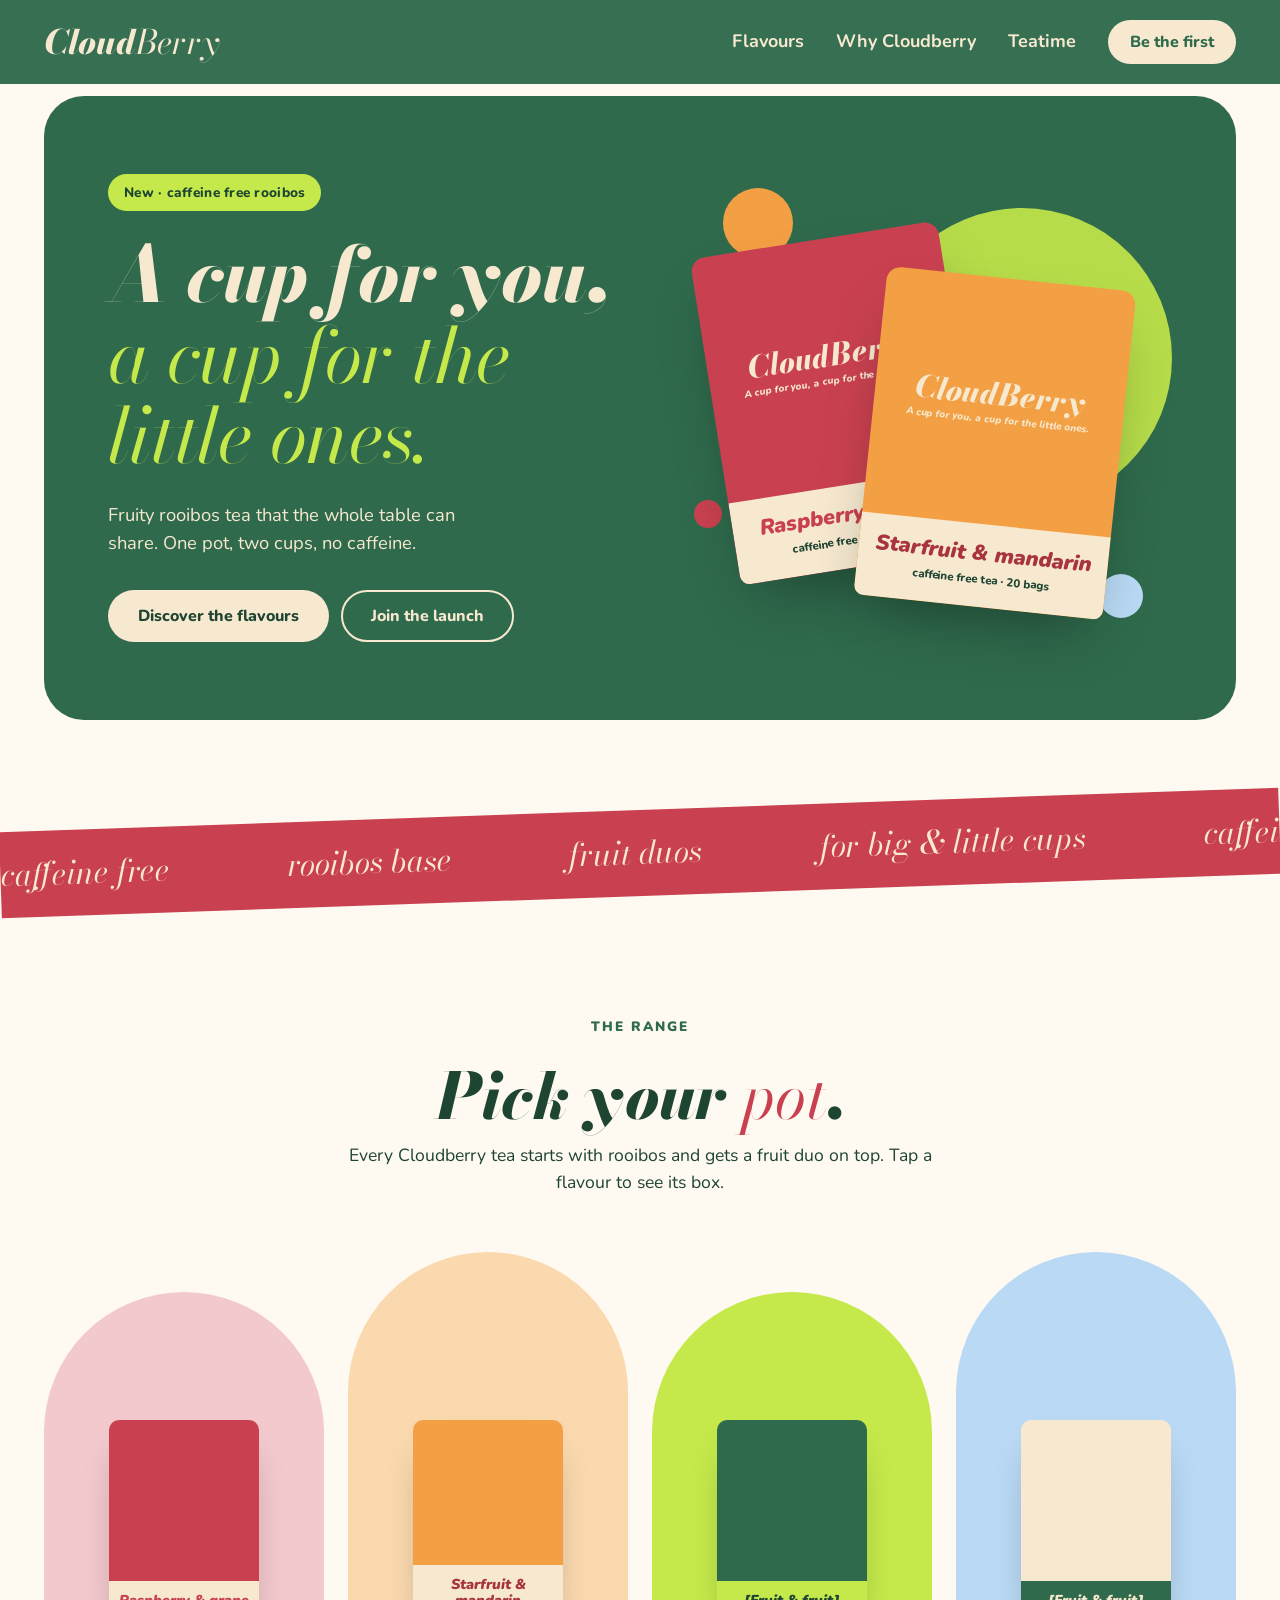
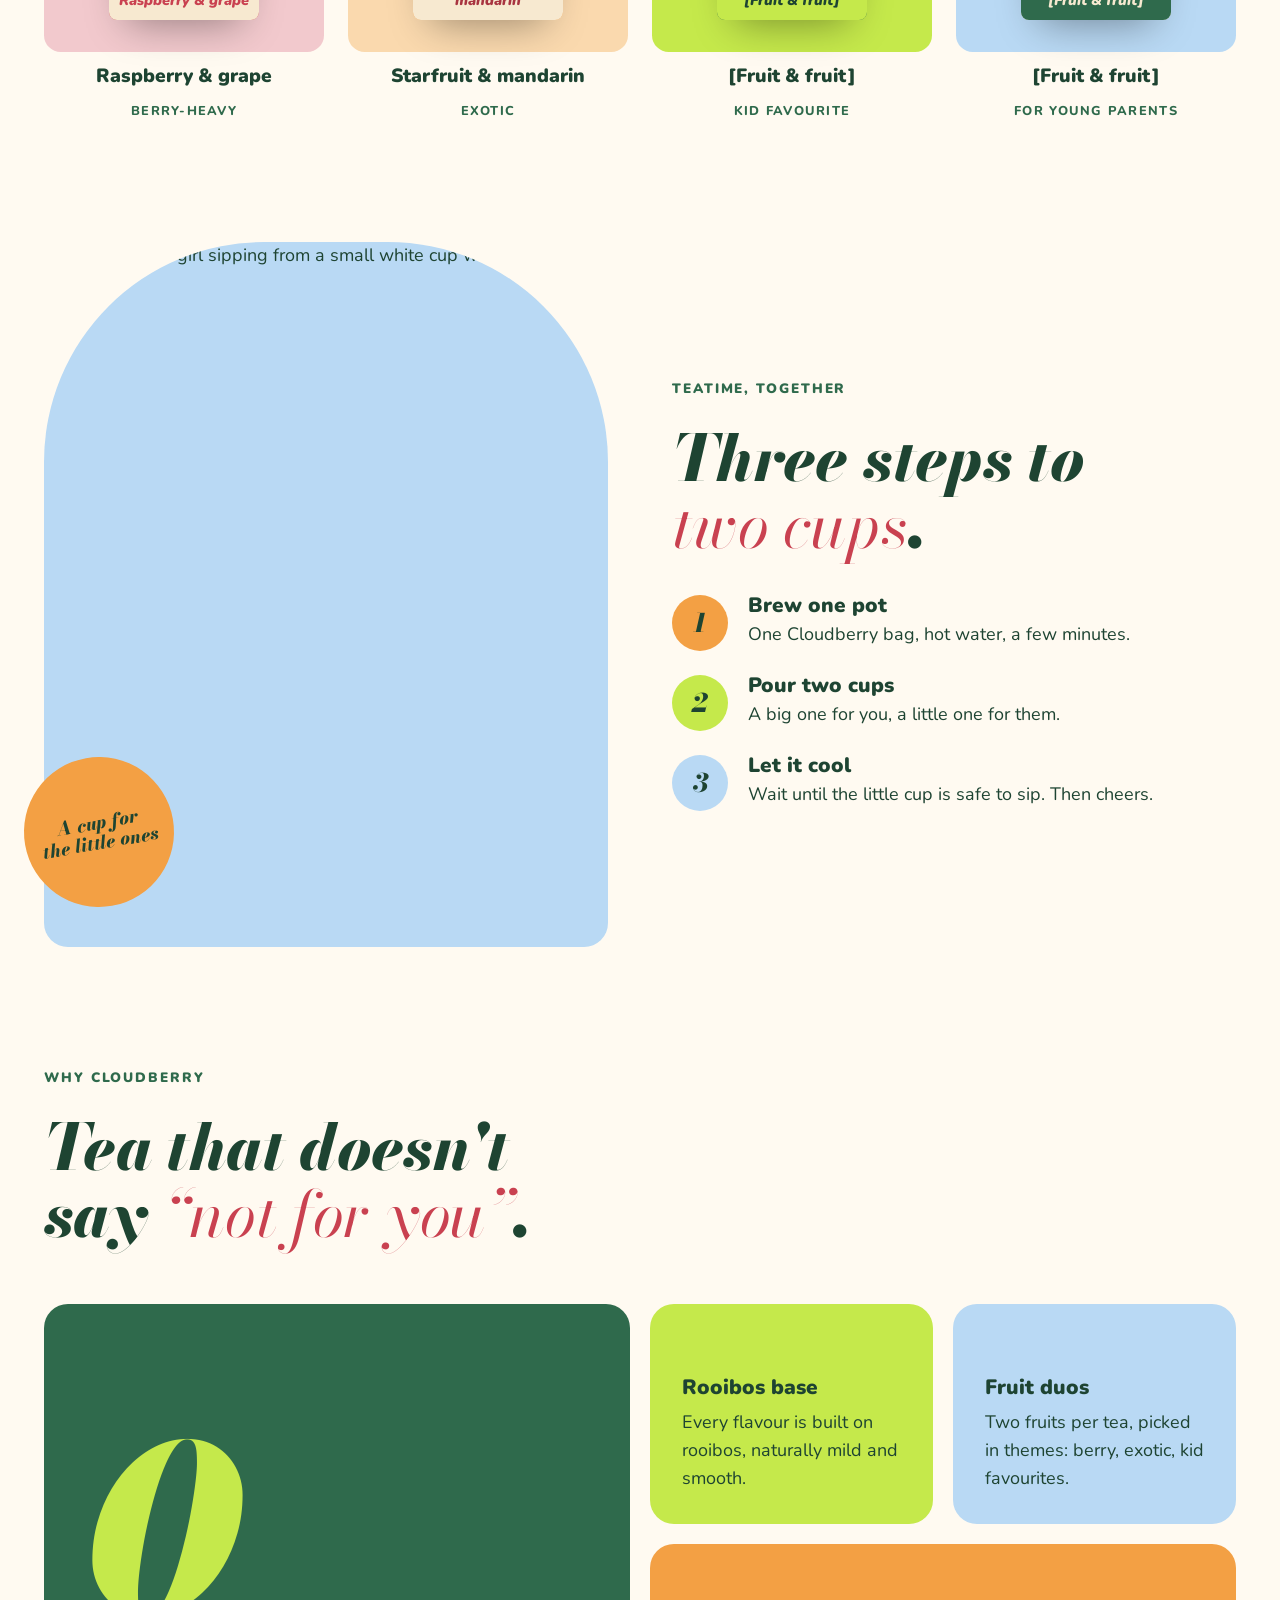
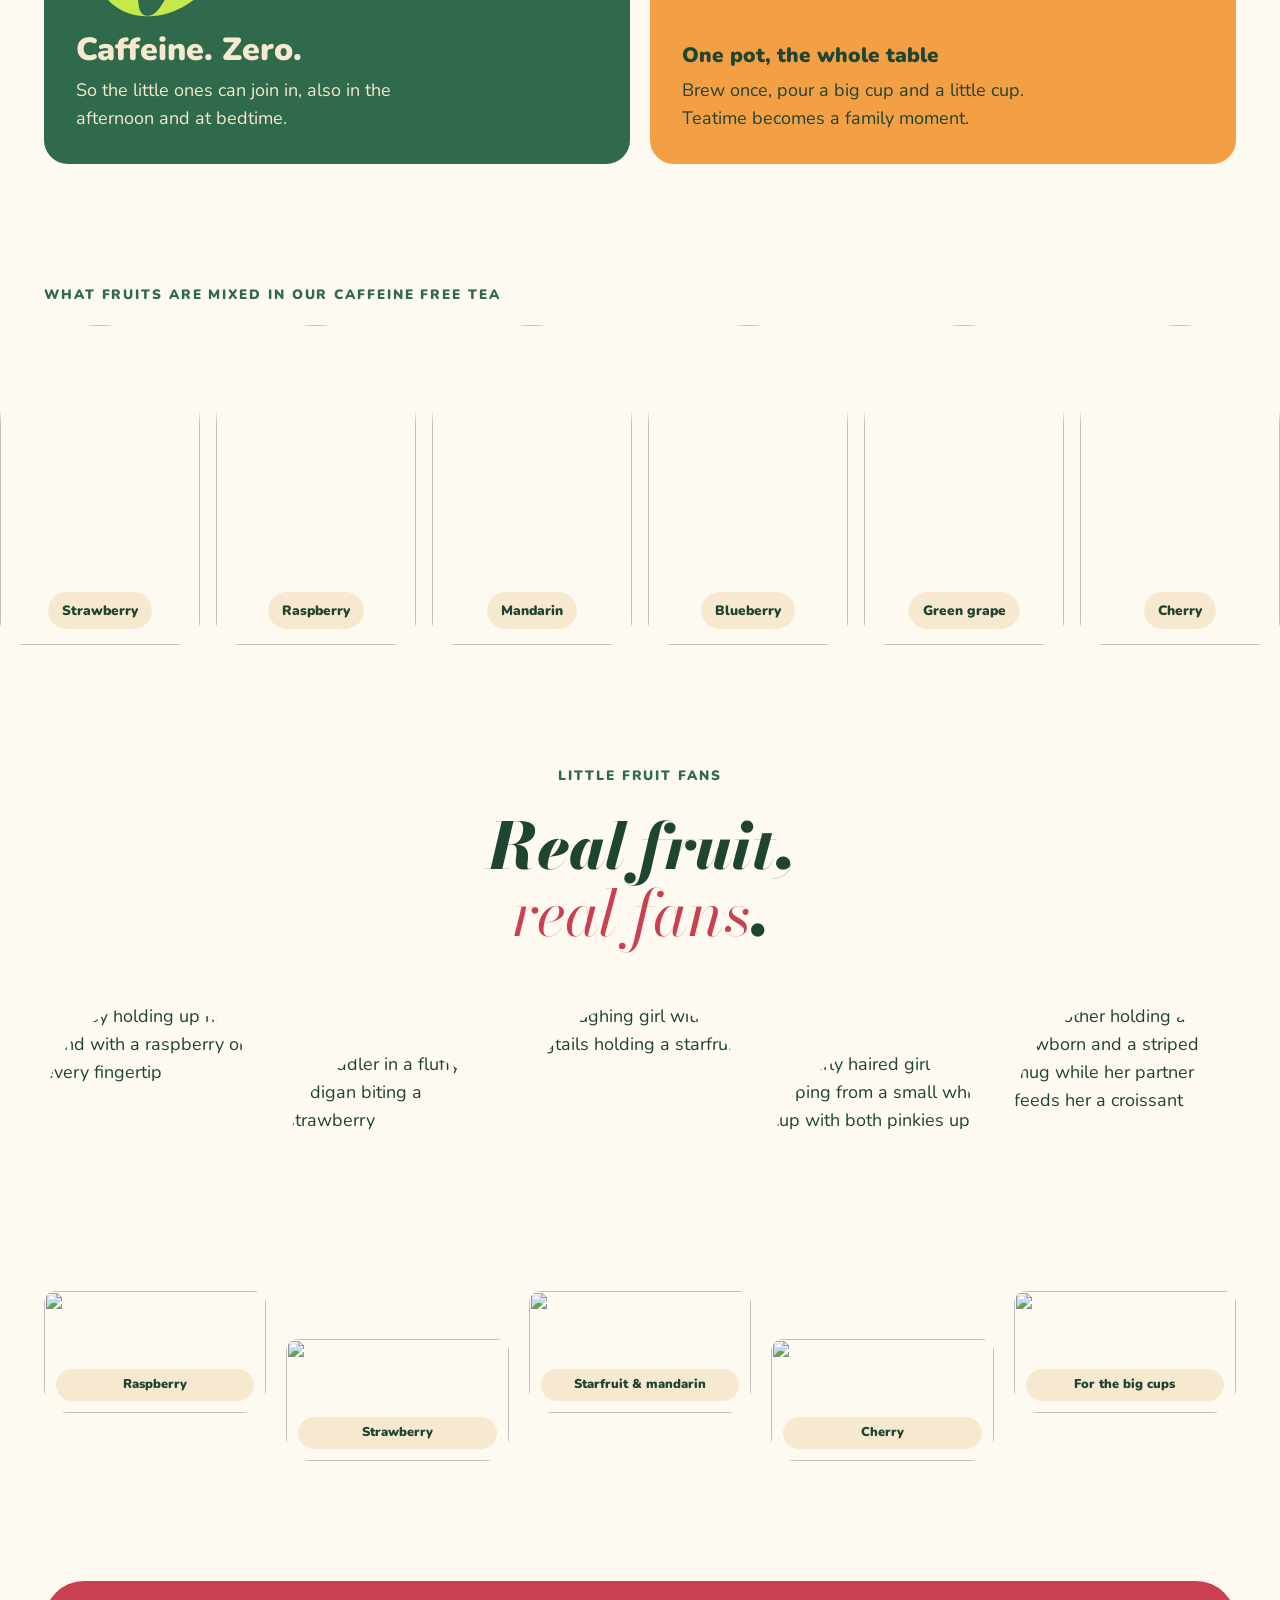
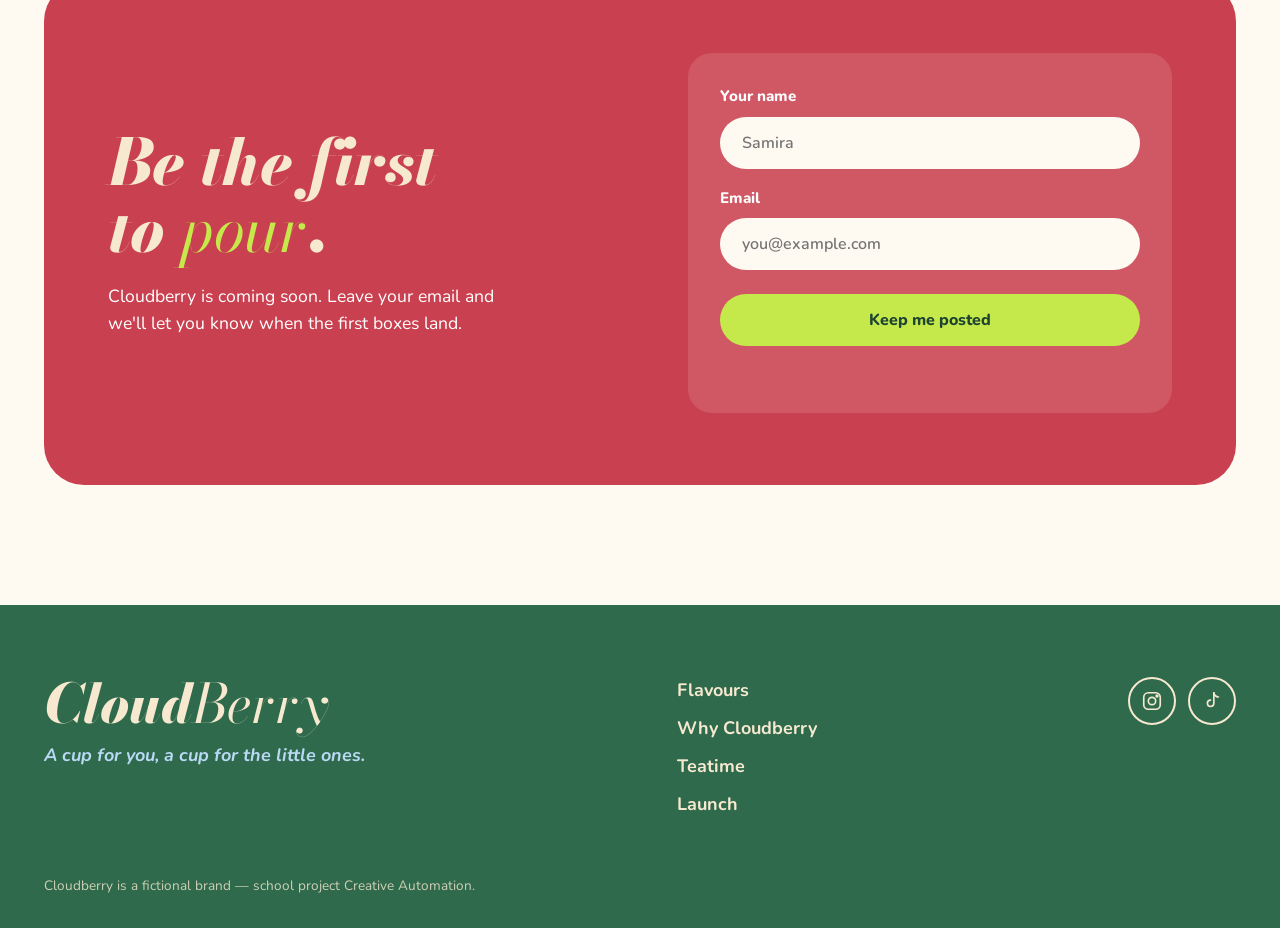
==== index.html @ 32ddf78a "Add files via upload" ====
<!doctype html>
<html lang="en">
<head>
  <meta charset="utf-8">
  <meta name="viewport" content="width=device-width, initial-scale=1">
  <title>Cloudberry — A cup for you, a cup for the little ones</title>
  <meta name="description" content="Cloudberry: caffeine free rooibos fruit tea for the whole family.">
  <link rel="preconnect" href="https://fonts.googleapis.com">
  <link rel="preconnect" href="https://fonts.gstatic.com" crossorigin>
  <link href="https://fonts.googleapis.com/css2?family=Bodoni+Moda:ital,opsz,wght@0,6..96,400..900;1,6..96,400..900&family=Nunito:ital,wght@0,400..900;1,400..900&display=swap" rel="stylesheet">
  <link rel="stylesheet" href="style.css">
</head>
<body>

  <!-- ============ NAV ============ -->
  <header class="nav">
    <div class="wrap nav__inner">
      <a href="#top" class="wordmark wordmark--nav" aria-label="Cloudberry home">
        <span class="wm-cloud"><span class="c-cream">C</span><span class="c-cream">l</span><span class="c-cream">o</span><span class="c-cream">u</span><span class="c-cream">d</span></span><span class="wm-berry"><span class="c-cream">B</span><span class="c-cream">e</span><span class="c-cream">r</span><span class="c-cream">r</span><span class="c-cream">y</span></span>
      </a>

      <button class="nav__toggle" aria-expanded="false" aria-controls="nav-menu" aria-label="Open menu">
        <span></span><span></span>
      </button>

      <nav id="nav-menu" class="nav__menu" aria-label="Main">
        <a href="#flavours">Flavours</a>
        <a href="#why">Why Cloudberry</a>
        <a href="#teatime">Teatime</a>
        <a href="#launch" class="btn btn--forest btn--small">Be the first</a>
      </nav>
    </div>
  </header>

  <main id="top">

    <!-- ============ HERO ============ -->
    <section class="hero wrap">
      <div class="hero__card" data-theme="forest">
        <div class="hero__text">
          <p class="pill">New · caffeine free rooibos</p>
          <h1 class="hero__title">A cup for you,<br><em>a cup for the little ones.</em></h1>
          <p class="hero__lead">Fruity rooibos tea that the whole table can share. One pot, two cups, no caffeine.</p>
          <div class="hero__ctas">
            <a href="#flavours" class="btn btn--cream">Discover the flavours</a>
            <a href="#launch" class="btn btn--ghost">Join the launch</a>
          </div>
        </div>

        <div class="hero__visual" aria-hidden="true">
          <span class="dot dot--lime dot--a"></span>
          <span class="dot dot--orange dot--b"></span>
          <span class="dot dot--sky dot--c"></span>
          <span class="dot dot--berry dot--d"></span>

          <!-- packaging mockups, built in CSS -->
          <div class="pack pack--berry pack--back">
            <div class="pack__top">
              <img src="assets/teapot_cream.png" alt="" class="pack__teapot">
              <span class="pack__brand">CloudBerry</span>
              <span class="pack__slogan">A cup for you, a cup for the little ones.</span>
            </div>
            <div class="pack__band">
              <span class="pack__name">Raspberry &amp; grape</span>
              <span class="pack__info">caffeine free tea · 20 bags</span>
            </div>
          </div>

          <div class="pack pack--orange pack--front" id="hero-pack">
            <div class="pack__top">
              <img src="assets/teapot_cream.png" alt="" class="pack__teapot">
              <span class="pack__brand">CloudBerry</span>
              <span class="pack__slogan">A cup for you, a cup for the little ones.</span>
            </div>
            <div class="pack__band">
              <span class="pack__name">Starfruit &amp; mandarin</span>
              <span class="pack__info">caffeine free tea · 20 bags</span>
            </div>
          </div>
        </div>
      </div>
    </section>

    <!-- ============ MARQUEE ============ -->
    <div class="marquee" aria-hidden="true">
      <div class="marquee__track">
        <span>caffeine free</span><img src="assets/teapot_cream.png" alt=""><span>rooibos base</span><img src="assets/teapot_cream.png" alt=""><span>fruit duos</span><img src="assets/teapot_cream.png" alt=""><span>for big &amp; little cups</span><img src="assets/teapot_cream.png" alt="">
        <span>caffeine free</span><img src="assets/teapot_cream.png" alt=""><span>rooibos base</span><img src="assets/teapot_cream.png" alt=""><span>fruit duos</span><img src="assets/teapot_cream.png" alt=""><span>for big &amp; little cups</span><img src="assets/teapot_cream.png" alt="">
      </div>
    </div>

    


    <!-- ============ FLAVOURS ============ -->
    <section id="flavours" class="flavours flavours--d wrap">
      <div class="section-head">
        <p class="eyebrow">The range</p>
        <h2>Pick your <em>pot</em>.</h2>
        <p>Every Cloudberry tea starts with rooibos and gets a fruit duo on top. Tap a flavour to see its box.</p>
      </div>

      <div class="flavour-grid">
        <!-- data-* attributes drive the hero box swap in script.js -->
        <button class="flavour reveal"
          data-name="Raspberry &amp; grape" data-color="berry"
          aria-label="Show Raspberry and grape">
          <span class="flavour__arch flavour__arch--berry">
            <img src="assets/fruit/framboos.png" alt="" class="fruit" style="--l:-12%;--t:62%;--w:30%;--r:-18deg;--d:0s;--z:3">
            <img src="assets/fruit/framboos.png" alt="" class="fruit" style="--l:4%;--t:72%;--w:26%;--r:12deg;--d:0.4s;--z:3">
            <img src="assets/fruit/framboos.png" alt="" class="fruit" style="--l:-10%;--t:78%;--w:26%;--r:-4deg;--d:0.8s;--z:3">
            <span class="mini-pack mini-pack--berry"><img src="assets/teapot_cream.png" alt=""><span class="mini-pack__band">Raspberry &amp; grape</span></span>
          </span>
          <span class="flavour__name">Raspberry &amp; grape</span>
          <span class="flavour__tag">Berry-heavy</span>
        </button>

        <button class="flavour reveal"
          data-name="Starfruit &amp; mandarin" data-color="orange"
          aria-label="Show Starfruit and mandarin">
          <span class="flavour__arch flavour__arch--orange">
            <img src="assets/fruit/mandarijn.png" alt="" class="fruit" style="--l:-16%;--t:-9%;--w:50%;--r:-14deg;--d:0s;--z:1">
            <img src="assets/fruit/mandarijn.png" alt="" class="fruit" style="--l:84%;--t:74%;--w:38%;--r:22deg;--d:0.6s;--z:3">
            <span class="mini-pack mini-pack--orange"><img src="assets/teapot_cream.png" alt=""><span class="mini-pack__band">Starfruit &amp; mandarin</span></span>
          </span>
          <span class="flavour__name">Starfruit &amp; mandarin</span>
          <span class="flavour__tag">Exotic</span>
        </button>

        <button class="flavour reveal"
          data-name="[Fruit &amp; fruit]" data-color="lime"
          aria-label="Show kid favourite flavour">
          <span class="flavour__arch flavour__arch--lime">
            <img src="assets/fruit/druif.png" alt="" class="fruit" style="--l:72%;--t:70%;--w:32%;--r:-10deg;--d:0s;--z:3">
            <img src="assets/fruit/druif.png" alt="" class="fruit" style="--l:84%;--t:78%;--w:30%;--r:18deg;--d:0.5s;--z:3">
            <img src="assets/fruit/druif.png" alt="" class="fruit" style="--l:68%;--t:83%;--w:27%;--r:4deg;--d:0.9s;--z:3">
            <span class="mini-pack mini-pack--forest"><img src="assets/teapot_lime.png" alt=""><span class="mini-pack__band">[Fruit &amp; fruit]</span></span>
          </span>
          <span class="flavour__name">[Fruit &amp; fruit]</span>
          <span class="flavour__tag">Kid favourite</span>
        </button>

        <button class="flavour reveal"
          data-name="[Fruit &amp; fruit]" data-color="sky"
          aria-label="Show flavour for young parents">
          <span class="flavour__arch flavour__arch--sky">
            <img src="assets/fruit/blauwe-bes.png" alt="" class="fruit" style="--l:78%;--t:56%;--w:34%;--r:8deg;--d:0s;--z:3">
            <img src="assets/fruit/blauwe-bes.png" alt="" class="fruit" style="--l:70%;--t:74%;--w:42%;--r:-12deg;--d:0.5s;--z:3">
            <span class="mini-pack mini-pack--sky"><img src="assets/teapot_forest.png" alt=""><span class="mini-pack__band">[Fruit &amp; fruit]</span></span>
          </span>
          <span class="flavour__name">[Fruit &amp; fruit]</span>
          <span class="flavour__tag">For young parents</span>
        </button>
      </div>
    </section>

    <!-- ============ TEATIME ============ -->
    <section id="teatime" class="teatime wrap">
      <figure class="teatime__photo reveal">
        <div class="teatime__frame">
          <img src="assets/kid-pinky-tea.jpg" alt="A curly haired girl sipping from a small white cup with both pinkies up" class="teatime__img">
          <img src="assets/teapot_lime.png" alt="" class="photo-teapot photo-teapot--tl">
        </div>
        <figcaption class="teatime__badge">A cup for<br>the little ones</figcaption>
      </figure>

      <div class="teatime__text">
        <p class="eyebrow">Teatime, together</p>
        <h2>Three steps to<br><em>two cups</em>.</h2>
        <ol class="steps">
          <li><span class="steps__num">1</span><div><h3>Brew one pot</h3><p>One Cloudberry bag, hot water, a few minutes.</p></div></li>
          <li><span class="steps__num">2</span><div><h3>Pour two cups</h3><p>A big one for you, a little one for them.</p></div></li>
          <li><span class="steps__num">3</span><div><h3>Let it cool</h3><p>Wait until the little cup is safe to sip. Then cheers.</p></div></li>
        </ol>
      </div>
    </section>

    <!-- ============ WHY ============ -->
    <section id="why" class="why wrap">
      <div class="section-head section-head--left">
        <p class="eyebrow">Why Cloudberry</p>
        <h2>Tea that doesn't<br>say <em>“not for you”</em>.</h2>
      </div>

      <div class="bento">
        <article class="tile tile--forest tile--big reveal">
          <span class="tile__big">0</span>
          <h3>Caffeine. Zero.</h3>
          <p>So the little ones can join in, also in the afternoon and at bedtime.</p>
          <img src="assets/teapot_lime.png" alt="" class="tile__teapot">
        </article>
        <article class="tile tile--lime reveal">
          <h3>Rooibos base</h3>
          <p>Every flavour is built on rooibos, naturally mild and smooth.</p>
        </article>
        <article class="tile tile--sky reveal">
          <h3>Fruit duos</h3>
          <p>Two fruits per tea, picked in themes: berry, exotic, kid favourites.</p>
        </article>
        <article class="tile tile--orange tile--wide reveal">
          <h3>One pot, the whole table</h3>
          <p>Brew once, pour a big cup and a little cup. Teatime becomes a family moment.</p>
        </article>
      </div>
    </section>


    <!-- ============ FRUITBAND (versie C) ============ -->
    <section class="fruitband fruitband--d" aria-labelledby="band-title">
      <p id="band-title" class="eyebrow fruitband__label wrap">What fruits are mixed in our caffeine free tea</p>
      <ul class="fruitband__track">
          <li class="fruitband__item"><img src="assets/fruit-shades/aardbei.jpg" alt=""><span>Strawberry</span></li>
          <li class="fruitband__item"><img src="assets/fruit-shades/framboos.jpg" alt=""><span>Raspberry</span></li>
          <li class="fruitband__item"><img src="assets/fruit-shades/mandarijn.jpg" alt=""><span>Mandarin</span></li>
          <li class="fruitband__item"><img src="assets/fruit-shades/blauwe-bes.jpg" alt=""><span>Blueberry</span></li>
          <li class="fruitband__item"><img src="assets/fruit-shades/groene-druif.jpg" alt=""><span>Green grape</span></li>
          <li class="fruitband__item"><img src="assets/fruit-shades/kers.jpg" alt=""><span>Cherry</span></li>
          <li class="fruitband__item"><img src="assets/fruit-shades/sinaasappel.jpg" alt=""><span>Orange</span></li>
          <li class="fruitband__item"><img src="assets/fruit-shades/paarse-bes.jpg" alt=""><span>Grape</span></li>
          <li class="fruitband__item"><img src="assets/fruit-shades/limoen.jpg" alt=""><span>Lime</span></li>
          <li class="fruitband__item" aria-hidden="true"><img src="assets/fruit-shades/aardbei.jpg" alt=""><span>Strawberry</span></li>
          <li class="fruitband__item" aria-hidden="true"><img src="assets/fruit-shades/framboos.jpg" alt=""><span>Raspberry</span></li>
          <li class="fruitband__item" aria-hidden="true"><img src="assets/fruit-shades/mandarijn.jpg" alt=""><span>Mandarin</span></li>
          <li class="fruitband__item" aria-hidden="true"><img src="assets/fruit-shades/blauwe-bes.jpg" alt=""><span>Blueberry</span></li>
          <li class="fruitband__item" aria-hidden="true"><img src="assets/fruit-shades/groene-druif.jpg" alt=""><span>Green grape</span></li>
          <li class="fruitband__item" aria-hidden="true"><img src="assets/fruit-shades/kers.jpg" alt=""><span>Cherry</span></li>
          <li class="fruitband__item" aria-hidden="true"><img src="assets/fruit-shades/sinaasappel.jpg" alt=""><span>Orange</span></li>
          <li class="fruitband__item" aria-hidden="true"><img src="assets/fruit-shades/paarse-bes.jpg" alt=""><span>Grape</span></li>
          <li class="fruitband__item" aria-hidden="true"><img src="assets/fruit-shades/limoen.jpg" alt=""><span>Lime</span></li>
      </ul>
    </section>

    <!-- ============ FRUIT FANS (versie C: kind + fruit als duo) ============ -->
    <section class="fans wrap" aria-labelledby="fans-title">
      <div class="section-head">
        <p class="eyebrow">Little fruit fans</p>
        <h2 id="fans-title">Real fruit,<br><em>real fans</em>.</h2>
      </div>
      <div class="duos">
        <article class="duo reveal">
          <figure class="duo__photo"><img src="assets/kid-raspberry-fingers.jpg" alt="A boy holding up his hand with a raspberry on every fingertip"></figure>
          <figure class="duo__fruit"><img src="assets/fruit-shades/framboos.jpg" alt=""><figcaption>Raspberry</figcaption></figure>
        </article>
        <article class="duo reveal">
          <figure class="duo__photo"><img src="assets/kid-strawberry-boy.jpg" alt="A toddler in a fluffy blue cardigan biting a strawberry"></figure>
          <figure class="duo__fruit"><img src="assets/fruit-shades/aardbei.jpg" alt=""><figcaption>Strawberry</figcaption></figure>
        </article>
        <article class="duo reveal">
          <figure class="duo__photo"><img src="assets/kid-starfruit-laugh.jpg" alt="A laughing girl with pigtails holding a starfruit"></figure>
          <figure class="duo__fruit"><img src="assets/fruit-shades/mandarijn.jpg" alt=""><figcaption>Starfruit &amp; mandarin</figcaption></figure>
        </article>
        <article class="duo reveal">
          <figure class="duo__photo"><img src="assets/kid-pinky-tea.jpg" alt="A curly haired girl sipping from a small white cup with both pinkies up"></figure>
          <figure class="duo__fruit"><img src="assets/fruit-shades/kers.jpg" alt=""><figcaption>Cherry</figcaption></figure>
        </article>
        <article class="duo reveal">
          <figure class="duo__photo"><img src="assets/family-croissant.jpg" alt="A mother holding a newborn and a striped mug while her partner feeds her a croissant"></figure>
          <figure class="duo__fruit"><img src="assets/fruit-shades/sinaasappel.jpg" alt=""><figcaption>For the big cups</figcaption></figure>
        </article>
      </div>
    </section>

    <!-- ============ LAUNCH / CTA ============ -->
    <section id="launch" class="launch wrap">
      <div class="launch__card">
        <img src="assets/teapot_cream.png" alt="" class="launch__teapot">
        <div class="launch__text">
          <h2>Be the first<br>to <em>pour</em>.</h2>
          <p>Cloudberry is coming soon. Leave your email and we'll let you know when the first boxes land.</p>
        </div>

        <form class="launch__form" novalidate>
          <label for="f-name">Your name</label>
          <input id="f-name" name="name" type="text" autocomplete="given-name" placeholder="Samira">

          <label for="f-email">Email</label>
          <input id="f-email" name="email" type="email" autocomplete="email" placeholder="you@example.com" required>

          <button type="submit" class="btn btn--lime">Keep me posted</button>
          <p class="launch__msg" role="status" aria-live="polite"></p>
        </form>
      </div>
    </section>
  </main>

  <!-- ============ FOOTER ============ -->
  <footer class="footer">
    <div class="wrap footer__inner">
      <div class="footer__brand">
        <a href="#top" class="wordmark wordmark--footer" aria-label="Cloudberry home">
          <span class="wm-cloud"><span class="c-cream">C</span><span class="c-cream">l</span><span class="c-cream">o</span><span class="c-cream">u</span><span class="c-cream">d</span></span><span class="wm-berry"><span class="c-cream">B</span><span class="c-cream">e</span><span class="c-cream">r</span><span class="c-cream">r</span><span class="c-cream">y</span></span>
        </a>
        <p>A cup for you, a cup for the little ones.</p>
      </div>

      <nav class="footer__links" aria-label="Footer">
        <a href="#flavours">Flavours</a>
        <a href="#why">Why Cloudberry</a>
        <a href="#teatime">Teatime</a>
        <a href="#launch">Launch</a>
      </nav>

      <div class="footer__social">
        <a href="#" aria-label="Instagram">
          <svg viewBox="0 0 24 24" width="22" height="22" fill="none" stroke="currentColor" stroke-width="1.8" aria-hidden="true"><rect x="3" y="3" width="18" height="18" rx="5"/><circle cx="12" cy="12" r="4"/><circle cx="17.5" cy="6.5" r="1" fill="currentColor"/></svg>
        </a>
        <a href="#" aria-label="TikTok">
          <svg viewBox="0 0 24 24" width="22" height="22" fill="none" stroke="currentColor" stroke-width="1.8" stroke-linecap="round" aria-hidden="true"><path d="M14 3v11.5a3.5 3.5 0 1 1-3.5-3.5"/><path d="M14 3c.5 2.6 2.4 4.4 5 4.6"/></svg>
        </a>
      </div>
    </div>
    <p class="footer__note wrap">Cloudberry is a fictional brand — school project Creative Automation.</p>
  </footer>
  <script src="script.js"></script>
</body>
</html>
---- style.css ----
/* =========================================================
   Cloudberry — landing page
   Kleuren = 6-kleurenpalet uit Figma (pagina "huisstijl")
   ========================================================= */

:root {
  --forest: #2F6A4C;
  --berry:  #C94150;
  --orange: #F3A044;
  --lime:   #C5E94B;
  --sky:    #B9D9F4;
  --cream:  #F7E9D0;

  /* afgeleide tinten voor leesbare tekst (geen nieuwe merkkleuren) */
  --ink:    #1E4432;   /* donkere bosgroen voor kleine tekst */
  --paper:  #FFFAF1;   /* lichtste crème als pagina-achtergrond */

  --font-display: "Bodoni Moda", Georgia, serif;
  --font-body: "Nunito", system-ui, sans-serif;

  --radius-l: 40px;
  --radius-m: 24px;
  --wrap: 1240px;
}

*, *::before, *::after { box-sizing: border-box; }

html { scroll-behavior: smooth; overflow-x: clip; }

body {
  margin: 0;
  font-family: var(--font-body);
  font-size: 18px;
  line-height: 1.55;
  color: var(--ink);
  background: var(--paper);
  -webkit-font-smoothing: antialiased;
  overflow-x: clip;
}

img { max-width: 100%; display: block; }

h1, h2, h3 { margin: 0; line-height: 1.05; }
h2 {
  font-family: var(--font-display);
  font-style: italic;
  font-weight: 800;
  font-size: clamp(2.4rem, 5vw, 4.2rem);
  letter-spacing: -0.01em;
}
h2 em { font-weight: 400; color: var(--berry); }
h3 { font-size: 1.3rem; font-weight: 900; }
p { margin: 0; }

.wrap {
  width: 100%;
  max-width: var(--wrap);
  margin-inline: auto;
  padding-inline: 24px;
}

section { margin-top: 120px; }

/* ---------- wordmark (Bodoni Moda, letter per kleur) ---------- */
.wordmark {
  font-family: var(--font-display);
  font-style: italic;
  text-decoration: none;
  line-height: 1;
  white-space: nowrap;
}
.wm-cloud { font-weight: 800; }
.wm-berry { font-weight: 400; }
.wordmark--nav { font-size: 2.1rem; }
.wordmark--footer { font-size: 3.4rem; }

.c-forest { color: var(--forest); }
.c-berry  { color: var(--berry); }
.c-orange { color: var(--orange); }
.c-lime   { color: var(--lime); }
.c-sky    { color: var(--sky); }
.c-cream  { color: var(--cream); }

/* ---------- buttons ---------- */
.btn {
  display: inline-flex;
  align-items: center;
  justify-content: center;
  min-height: 52px;
  padding: 0 28px;
  border-radius: 999px;
  border: 2px solid transparent;
  font: 800 1rem/1 var(--font-body);
  text-decoration: none;
  cursor: pointer;
  transition: transform .2s ease, background-color .2s ease, color .2s ease;
}
.btn:hover { transform: translateY(-2px); }
.btn:focus-visible, a:focus-visible, button:focus-visible, input:focus-visible {
  outline: 3px solid var(--orange);
  outline-offset: 3px;
}
.btn--small { min-height: 44px; padding: 0 20px; }
.btn--forest { background: var(--forest); color: var(--cream); }
.btn--cream  { background: var(--cream); color: var(--ink); }
.btn--ghost  { border-color: var(--cream); color: var(--cream); }
.btn--ghost:hover { background: var(--cream); color: var(--ink); }
.btn--lime   { background: var(--lime); color: var(--ink); }

/* ---------- labels ---------- */
.pill {
  display: inline-block;
  padding: 8px 16px;
  border-radius: 999px;
  background: var(--lime);
  color: var(--ink);
  font-weight: 800;
  font-size: .85rem;
  letter-spacing: .02em;
}
.eyebrow {
  font-weight: 900;
  font-size: .85rem;
  letter-spacing: .14em;
  text-transform: uppercase;
  color: var(--forest);
  margin-bottom: 14px;
}

/* =========================================================
   NAV
   ========================================================= */
.nav {
  position: sticky;
  top: 0;
  z-index: 50;
  background: rgba(255, 250, 241, .92);
  backdrop-filter: blur(8px);
}
.nav__inner {
  display: flex;
  align-items: center;
  justify-content: space-between;
  min-height: 84px;
}
.nav__menu { display: flex; align-items: center; gap: 32px; }
.nav__menu a:not(.btn) {
  color: var(--ink);
  font-weight: 700;
  text-decoration: none;
  position: relative;
}
.nav__menu a:not(.btn)::after {
  content: "";
  position: absolute;
  left: 0; right: 0; bottom: -4px;
  height: 2px;
  background: var(--berry);
  transform: scaleX(0);
  transition: transform .2s ease;
}
.nav__menu a:not(.btn):hover::after { transform: scaleX(1); }

.nav__toggle {
  display: none;
  width: 48px; height: 48px;
  border: 0; border-radius: 50%;
  background: var(--forest);
  cursor: pointer;
  position: relative;
}
.nav__toggle span {
  position: absolute;
  left: 14px; right: 14px;
  height: 2px;
  background: var(--cream);
  transition: transform .25s ease;
}
.nav__toggle span:first-child { top: 19px; }
.nav__toggle span:last-child  { top: 27px; }
.nav__toggle[aria-expanded="true"] span:first-child { transform: translateY(4px) rotate(45deg); }
.nav__toggle[aria-expanded="true"] span:last-child  { transform: translateY(-4px) rotate(-45deg); }

/* =========================================================
   HERO
   ========================================================= */
.hero { margin-top: 12px; }
.hero__card {
  position: relative;
  display: grid;
  grid-template-columns: 1.1fr 1fr;
  align-items: center;
  gap: 40px;
  min-height: 620px;
  padding: 72px 64px;
  border-radius: var(--radius-l);
  background: var(--forest);
  color: var(--cream);
  overflow: hidden;
  transition: background-color .5s ease;
}
/* thema's — script.js zet data-theme wanneer je een smaak kiest */
.hero__card[data-theme="berry"]  { background: var(--berry); }
.hero__card[data-theme="orange"] { background: #B9662A; } /* donkerder oranje: crème tekst blijft leesbaar */
.hero__card[data-theme="lime"],
.hero__card[data-theme="sky"]    { background: var(--forest); }

.hero__text { position: relative; z-index: 2; display: flex; flex-direction: column; gap: 24px; align-items: flex-start; }
.hero__title {
  font-family: var(--font-display);
  font-style: italic;
  font-weight: 800;
  font-size: clamp(2.8rem, 6vw, 5.4rem);
  letter-spacing: -0.015em;
}
.hero__title em { font-weight: 400; color: var(--lime); }
.hero__lead { max-width: 34ch; font-size: 1.15rem; }
.hero__ctas { display: flex; flex-wrap: wrap; gap: 12px; margin-top: 8px; }

.hero__visual {
  position: relative;
  height: 480px;
}

/* losse "bessen" — platte cirkels in paletkleuren */
.dot { position: absolute; border-radius: 50%; }
.dot--lime   { background: var(--lime); }
.dot--orange { background: var(--orange); }
.dot--sky    { background: var(--sky); }
.dot--berry  { background: var(--berry); }
.dot--a { width: 300px; height: 300px; right: 0; top: 40px; opacity: .9; }
.dot--b { width: 70px; height: 70px; left: 8%; top: 20px; }
.dot--c { width: 44px; height: 44px; right: 6%; bottom: 30px; }
.dot--d { width: 28px; height: 28px; left: 2%; bottom: 120px; }

/* ---------- verpakking (CSS mockup van jouw schets) ---------- */
.pack {
  position: absolute;
  width: 250px;
  height: 330px;
  border-radius: 14px 14px 10px 10px;
  display: flex;
  flex-direction: column;
  overflow: hidden;
  box-shadow: 0 30px 60px -20px rgba(0,0,0,.35);
  transition: background-color .4s ease, transform .4s ease;
}
.pack--back  { left: 6%;  top: 70px; transform: rotate(-9deg); }
.pack--front { left: 38%; top: 110px; transform: rotate(6deg); }
.hero__visual:hover .pack--front { transform: rotate(3deg) translateY(-8px); }

.pack__top {
  flex: 1;
  display: flex;
  flex-direction: column;
  align-items: center;
  justify-content: center;
  gap: 4px;
  padding: 16px;
  text-align: center;
}
.pack__teapot { width: 84px; }
.pack__brand {
  font-family: var(--font-display);
  font-style: italic;
  font-weight: 800;
  font-size: 1.9rem;
  color: var(--cream);
  line-height: 1;
}
.pack__slogan { font-size: .62rem; font-weight: 800; font-style: italic; color: var(--cream); }
.pack__band {
  padding: 18px 14px;
  text-align: center;
  display: flex;
  flex-direction: column;
  gap: 6px;
  background: var(--cream);
}
.pack__name { font-weight: 900; font-style: italic; font-size: 1.35rem; line-height: 1.05; }
.pack__info { font-size: .72rem; font-weight: 800; color: var(--ink); }

.pack--berry  { background: var(--berry); }
.pack--berry  .pack__name { color: var(--berry); }
.pack--orange { background: var(--orange); }
.pack--orange .pack__name { color: #A83440; }
.pack--lime   { background: var(--forest); }
.pack--lime   .pack__band { background: var(--lime); }
.pack--lime   .pack__name { color: var(--ink); }
.pack--sky    { background: var(--sky); }
.pack--sky    .pack__brand, .pack--sky .pack__slogan { color: var(--forest); }
.pack--sky    .pack__name { color: var(--forest); }

/* =========================================================
   MARQUEE
   ========================================================= */
.marquee {
  margin-top: 90px;
  background: var(--berry);
  transform: rotate(-2deg);
  overflow: hidden;
  padding: 18px 0;
}
.marquee__track {
  display: flex;
  align-items: center;
  gap: 32px;
  width: max-content;
  animation: marquee 28s linear infinite;
}
.marquee span {
  font-family: var(--font-display);
  font-style: italic;
  font-size: 2rem;
  color: var(--cream);
  white-space: nowrap;
}
.marquee img { width: 54px; }
@keyframes marquee { to { transform: translateX(-50%); } }

/* =========================================================
   SECTION HEAD
   ========================================================= */
.section-head {
  max-width: 640px;
  margin: 0 auto 56px;
  text-align: center;
  display: flex;
  flex-direction: column;
  align-items: center;
  gap: 12px;
}
.section-head p:not(.eyebrow) { font-size: 1.1rem; }
.section-head--left { margin-left: 0; text-align: left; align-items: flex-start; }


/* =========================================================
   SLOGAN — "A cup for you, a cup for the little ones."
   ========================================================= */
.visually-hidden {
  position: absolute !important;
  width: 1px; height: 1px;
  overflow: hidden;
  clip: rect(0 0 0 0);
  white-space: nowrap;
}
.slogan {
  display: grid;
  grid-template-columns: minmax(0, 1fr) minmax(0, 1.25fr);
  gap: 24px;
}
.slogan__half {
  position: relative;
  min-height: 600px;
  border-radius: var(--radius-l);
  overflow: hidden;
  display: flex;
  flex-direction: column;
  justify-content: flex-end;
  background: var(--sky);
}
.slogan__photo { margin: 0; position: absolute; inset: 0; }
.slogan__photo img { width: 100%; height: 100%; object-fit: cover; }
.slogan__photo img.pos-top { object-position: center top; }
.slogan__line {
  position: relative;
  margin: 24px;
  padding: 22px 28px;
  border-radius: var(--radius-m);
  background: var(--cream);
  align-self: flex-start;
  font-family: var(--font-display);
  font-style: italic;
  font-weight: 800;
  font-size: clamp(2.2rem, 4vw, 3.6rem);
  line-height: 1;
  color: var(--ink);
}
.slogan__line em { font-weight: 400; color: var(--berry); }

/* jouw getekende theepot bovenop een foto */
.photo-teapot {
  position: absolute;
  z-index: 2;
  width: clamp(90px, 12vw, 150px);
  pointer-events: none;
}
.photo-teapot--tr { top: 24px; right: 24px; transform: rotate(8deg); }
.photo-teapot--tl { top: 24px; left: 24px; transform: rotate(-8deg); }
.photo-teapot--br { bottom: 64px; right: 20px; transform: rotate(6deg); }

/* =========================================================
   FLAVOURS — boogvormige kaarten (theepot/kopje-vorm)
   ========================================================= */
.flavour-grid {
  display: grid;
  grid-template-columns: repeat(4, minmax(0, 1fr));
  gap: 24px;
  align-items: end;
}
.flavour {
  all: unset;
  cursor: pointer;
  display: flex;
  flex-direction: column;
  align-items: center;
  gap: 10px;
  text-align: center;
  border-radius: 200px 200px var(--radius-m) var(--radius-m);
}
.flavour:focus-visible { outline: 3px solid var(--orange); outline-offset: 6px; }
.flavour__arch {
  width: 100%;
  height: 360px;
  border-radius: 200px 200px var(--radius-m) var(--radius-m);
  display: flex;
  align-items: flex-end;
  justify-content: center;
  padding-bottom: 32px;
  transition: transform .3s ease;
}
.flavour:nth-child(even) .flavour__arch { height: 400px; }
.flavour:hover .flavour__arch,
.flavour.is-active .flavour__arch { transform: translateY(-10px); }
.flavour.is-active .flavour__name::after {
  content: "";
  display: block;
  width: 28px; height: 4px;
  margin: 8px auto 0;
  border-radius: 4px;
  background: var(--berry);
}
.flavour__arch--berry  { background: #F2C9CD; }
.flavour__arch--orange { background: #FAD9AE; }
.flavour__arch--lime   { background: var(--lime); }
.flavour__arch--sky    { background: var(--sky); }

.flavour__name { font-weight: 900; font-size: 1.2rem; color: var(--ink); }
.flavour__tag {
  font-size: .8rem;
  font-weight: 800;
  letter-spacing: .1em;
  text-transform: uppercase;
  color: var(--forest);
}

.mini-pack {
  width: 150px;
  height: 200px;
  border-radius: 10px 10px 8px 8px;
  display: flex;
  flex-direction: column;
  justify-content: space-between;
  overflow: hidden;
  box-shadow: 0 20px 40px -18px rgba(0,0,0,.4);
}
.mini-pack img { width: 64px; margin: 34px auto 0; }
.mini-pack__band {
  background: var(--cream);
  padding: 12px 8px;
  font-weight: 900;
  font-style: italic;
  font-size: .9rem;
  line-height: 1.1;
}
.mini-pack--berry  { background: var(--berry); }
.mini-pack--berry  .mini-pack__band { color: var(--berry); }
.mini-pack--orange { background: var(--orange); }
.mini-pack--orange .mini-pack__band { color: #A83440; }
.mini-pack--forest { background: var(--forest); }
.mini-pack--forest .mini-pack__band { background: var(--lime); color: var(--ink); }
.mini-pack--sky    { background: var(--cream); }
.mini-pack--sky    .mini-pack__band { background: var(--forest); color: var(--cream); }

/* =========================================================
   WHY — bento tegels
   ========================================================= */
.bento {
  display: grid;
  grid-template-columns: repeat(4, minmax(0, 1fr));
  grid-auto-rows: minmax(220px, auto);
  gap: 20px;
}
.tile {
  position: relative;
  padding: 32px;
  border-radius: var(--radius-m);
  display: flex;
  flex-direction: column;
  justify-content: flex-end;
  gap: 10px;
  overflow: hidden;
}
.tile p { max-width: 32ch; }
.tile--big  { grid-column: span 2; grid-row: span 2; }
.tile--wide { grid-column: span 2; }
.tile--forest { background: var(--forest); color: var(--cream); }
.tile--lime   { background: var(--lime); }
.tile--sky    { background: var(--sky); }
.tile--orange { background: var(--orange); }
.tile__big {
  font-family: var(--font-display);
  font-style: italic;
  font-weight: 900;
  font-size: clamp(8rem, 18vw, 15rem);
  line-height: .8;
  color: var(--lime);
}
.tile--forest h3 { font-size: 2rem; }
.tile__teapot {
  position: absolute;
  top: 32px; right: 32px;
  width: 160px;
  transform: rotate(8deg);
}

/* =========================================================
   TEATIME
   ========================================================= */
.teatime {
  display: grid;
  grid-template-columns: 1fr 1fr;
  gap: 64px;
  align-items: center;
}
.teatime__photo { margin: 0; }
.teatime__photo { position: relative; }

.teatime__frame {
  position: relative;
  aspect-ratio: 4 / 5;
  border-radius: 220px 220px var(--radius-m) var(--radius-m);
  overflow: hidden;
  background: var(--sky);
}
.teatime__img { width: 100%; height: 100%; object-fit: cover; }
.teatime__frame .photo-teapot--tl { top: 90px; left: 40px; }
.teatime__badge {
  position: absolute;
  left: -20px;
  bottom: 40px;
  width: 150px;
  height: 150px;
  border-radius: 50%;
  display: grid;
  place-items: center;
  text-align: center;
  background: var(--orange);
  color: var(--ink);
  font-family: var(--font-display);
  font-style: italic;
  font-weight: 800;
  font-size: 1.15rem;
  line-height: 1.1;
  transform: rotate(-10deg);
}
.teatime__text { display: flex; flex-direction: column; gap: 12px; }
.teatime__text h2 { margin-bottom: 24px; }

.steps { list-style: none; margin: 0; padding: 0; display: flex; flex-direction: column; gap: 24px; }
.steps li { display: flex; gap: 20px; align-items: flex-start; }
.steps__num {
  flex: none;
  width: 56px; height: 56px;
  border-radius: 50%;
  display: grid;
  place-items: center;
  font-family: var(--font-display);
  font-style: italic;
  font-weight: 800;
  font-size: 1.6rem;
  background: var(--orange);
  color: var(--ink);
}
.steps li:nth-child(2) .steps__num { background: var(--lime); }
.steps li:nth-child(3) .steps__num { background: var(--sky); }
.steps h3 { margin-bottom: 4px; }


/* =========================================================
   FRUIT FANS — fotogalerij
   ========================================================= */
.fans__grid {
  display: grid;
  grid-template-columns: repeat(3, minmax(0, 1fr));
  gap: 24px;
  align-items: center;
}
.fans__item {
  position: relative;
  margin: 0;
  height: 440px;
  border-radius: var(--radius-m);
  overflow: hidden;
}
.fans__item--tall { height: 540px; }
.fans__item:nth-child(2) { border-radius: 200px 200px var(--radius-m) var(--radius-m); }
.fans__img { width: 100%; height: 100%; object-fit: cover; transition: transform .6s ease; }
.fans__item:hover .fans__img { transform: scale(1.04); }
.fans__tag {
  position: absolute;
  z-index: 2;
  left: 16px;
  bottom: 16px;
  padding: 10px 16px;
  border-radius: 999px;
  font-weight: 900;
  font-size: .9rem;
  color: var(--ink);
}
.fans__tag--berry  { background: var(--cream); }
.fans__tag--lime   { background: var(--lime); }
.fans__tag--orange { background: var(--orange); }

/* =========================================================
   LAUNCH / CTA
   ========================================================= */
.launch__card {
  position: relative;
  display: grid;
  grid-template-columns: 1.1fr 1fr;
  gap: 48px;
  align-items: center;
  padding: 72px 64px;
  border-radius: var(--radius-l);
  background: var(--berry);
  color: #fff;
  overflow: hidden;
}
.launch__card h2 { color: var(--cream); }
.launch__card h2 em { color: var(--lime); }
.launch__text { position: relative; z-index: 1; display: flex; flex-direction: column; gap: 20px; }
.launch__text p { max-width: 38ch; font-size: 1.1rem; }
.launch__teapot {
  position: absolute;
  width: 420px;
  left: -60px;
  bottom: -110px;
  opacity: .18;
  transform: rotate(-10deg);
}
.launch__form {
  position: relative;
  z-index: 1;
  display: flex;
  flex-direction: column;
  gap: 8px;
  padding: 32px;
  border-radius: var(--radius-m);
  background: rgba(255,255,255,.12);
}
.launch__form label { font-weight: 800; font-size: .95rem; }
.launch__form input {
  min-height: 52px;
  padding: 0 20px;
  margin-bottom: 10px;
  border: 2px solid transparent;
  border-radius: 999px;
  font: 600 1rem var(--font-body);
  color: var(--ink);
  background: var(--paper);
  width: 100%;
  min-width: 0;
}
.launch__form input[aria-invalid="true"] { border-color: var(--lime); }
.launch__form .btn { margin-top: 6px; }
.launch__msg { min-height: 1.5em; font-weight: 800; }

/* =========================================================
   FOOTER
   ========================================================= */
.footer {
  margin-top: 120px;
  padding: 72px 0 32px;
  background: var(--forest);
  color: var(--cream);
}
.footer__inner {
  display: flex;
  flex-wrap: wrap;
  justify-content: space-between;
  align-items: flex-start;
  gap: 40px;
}
.footer__brand { display: flex; flex-direction: column; gap: 10px; }
.footer__brand p { font-style: italic; font-weight: 700; color: var(--sky); }
.footer__links { display: flex; flex-direction: column; gap: 10px; }
.footer__links a, .footer__social a { color: var(--cream); text-decoration: none; font-weight: 700; }
.footer__links a:hover { color: var(--lime); }
.footer__social { display: flex; gap: 12px; }
.footer__social a {
  width: 48px; height: 48px;
  border-radius: 50%;
  display: grid;
  place-items: center;
  border: 2px solid var(--cream);
  transition: background-color .2s, color .2s;
}
.footer__social a:hover { background: var(--cream); color: var(--forest); }
.footer__note { margin-top: 56px; font-size: .85rem; opacity: .8; }

/* =========================================================
   REVEAL ANIMATIE (script.js voegt .is-visible toe)
   ========================================================= */
.reveal { opacity: 0; transform: translateY(30px); transition: opacity .7s ease, transform .7s ease; }
.reveal.is-visible { opacity: 1; transform: none; }
.flavour.reveal.is-visible:nth-child(2) { transition-delay: .08s; }
.flavour.reveal.is-visible:nth-child(3) { transition-delay: .16s; }
.flavour.reveal.is-visible:nth-child(4) { transition-delay: .24s; }

/* =========================================================
   RESPONSIVE
   ========================================================= */
@media (max-width: 980px) {
  .hero__card, .launch__card, .teatime { grid-template-columns: minmax(0, 1fr); }
  .hero__card { padding: 48px 32px; }
  .hero__visual { height: 420px; }
  .flavour-grid { grid-template-columns: repeat(2, minmax(0, 1fr)); }
  .bento { grid-template-columns: repeat(2, minmax(0, 1fr)); }
  .fans__grid { grid-template-columns: repeat(2, minmax(0, 1fr)); }
  .fans__item:nth-child(3) { grid-column: span 2; }
  .launch__card { padding: 48px 24px; }
  .slogan { grid-template-columns: minmax(0, 1fr); }
  .slogan__half { min-height: 480px; }
  .launch__form { padding: 24px 20px; }
}

@media (max-width: 720px) {
  body { font-size: 17px; }
  section { margin-top: 80px; }
  .nav__toggle { display: block; }
  .nav__menu {
    position: absolute;
    top: 84px; left: 16px; right: 16px;
    flex-direction: column;
    align-items: stretch;
    gap: 4px;
    padding: 16px;
    border-radius: var(--radius-m);
    background: var(--cream);
    box-shadow: 0 20px 40px -20px rgba(0,0,0,.3);
    display: none;
  }
  .nav__menu.is-open { display: flex; }
  .nav__menu a:not(.btn) { padding: 12px 8px; }
  .hero__visual { height: 380px; }
  .pack { width: 200px; height: 270px; }
  .pack__brand { font-size: 1.5rem; }
  .pack--back { left: 0; }
  .pack--front { left: auto; right: 0; }
  .dot--a { width: 220px; height: 220px; }
  .flavour-grid { gap: 16px; }
  .flavour__arch, .flavour:nth-child(even) .flavour__arch { height: 260px; }
  .mini-pack { width: 110px; height: 150px; }
  .mini-pack img { width: 48px; margin-top: 22px; }
  .mini-pack__band { font-size: .72rem; }
  .bento { grid-template-columns: 1fr; }
  .tile--big, .tile--wide { grid-column: auto; grid-row: auto; }
  .tile__teapot { width: 110px; }
  .marquee span { font-size: 1.5rem; }
  .slogan__line { margin: 16px; padding: 14px 18px; font-size: 1.9rem; }
  .fans__grid { grid-template-columns: minmax(0, 1fr); }
  .fans__item:nth-child(3) { grid-column: auto; }
  .fans__item, .fans__item--tall { height: 420px; }
  .teatime__badge { left: -4px; width: 120px; height: 120px; font-size: 1rem; }
}

@media (prefers-reduced-motion: reduce) {
  html { scroll-behavior: auto; }
  .marquee__track { animation: none; }
  .reveal { opacity: 1; transform: none; transition: none; }
  * { transition: none !important; }
}


/* =========================================================
   UPDATE 04-11 — fruit rond de bogen (zoals in Figma)
   Positie per vrucht staat in de HTML als --l (links), --t (boven),
   --w (breedte), --r (draaiing), allemaal in % van de boog.
   ========================================================= */
/* fruit mag buiten de sectie steken; alleen aan de rand van het scherm afknippen */
main { overflow-x: clip; }
.flavour__arch { position: relative; }
.fruit {
  position: absolute;
  z-index: var(--z, 3);
  left: var(--l);
  top: var(--t);
  width: var(--w);
  height: auto;
  pointer-events: none;
  filter: drop-shadow(0 10px 12px rgba(60, 30, 20, .22));
  transform: rotate(var(--r));
  animation: fruit-float 5s ease-in-out var(--d, 0s) infinite;
  transition: translate .35s ease, scale .35s ease;
}
@keyframes fruit-float {
  0%, 100% { transform: rotate(var(--r)) translateY(0); }
  50%      { transform: rotate(calc(var(--r) + 6deg)) translateY(-8px); }
}
.flavour:hover .fruit,
.flavour.is-active .fruit { scale: 1.08; translate: 0 -6px; }

/* =========================================================
   VERSIE A — fotostrip "Little sips, big smiles"
   ========================================================= */
.strip__row {
  display: grid;
  grid-template-columns: repeat(5, minmax(0, 1fr));
  gap: 16px;
  padding: 0 16px;
  max-width: 1440px;
  margin-inline: auto;
  align-items: end;
}
.strip__item {
  position: relative;
  margin: 0;
  aspect-ratio: 4 / 5;
  border-radius: var(--radius-m);
  overflow: hidden;
  background: var(--sky);
}
.strip__item--arch { aspect-ratio: 4 / 5.6; border-radius: 200px 200px var(--radius-m) var(--radius-m); }
.strip__item img:first-child { width: 100%; height: 100%; object-fit: cover; transition: transform .6s ease; }
.strip__item:hover img:first-child { transform: scale(1.04); }
.strip__item .photo-teapot { width: clamp(56px, 6vw, 90px); }
.strip__item .photo-teapot--br { bottom: 16px; right: 14px; }

/* =========================================================
   VERSIE C — fruitband + duo's (kind + fruitfoto)
   ========================================================= */
.fruitband { overflow: hidden; }
.fruitband__track {
  list-style: none;
  margin: 0;
  padding: 0;
  display: flex;
  gap: 16px;
  width: max-content;
  animation: fruitband 50s linear infinite;
}
.fruitband:hover .fruitband__track { animation-play-state: paused; }
.fruitband__item {
  position: relative;
  width: 200px;
  height: 320px;
  border-radius: 100px 100px var(--radius-m) var(--radius-m);
  overflow: hidden;
}
.fruitband__item img { width: 100%; height: 100%; object-fit: cover; }
.fruitband__item span {
  position: absolute;
  left: 50%;
  bottom: 16px;
  translate: -50% 0;
  padding: 8px 14px;
  border-radius: 999px;
  background: var(--cream);
  color: var(--ink);
  font-weight: 900;
  font-size: .85rem;
  white-space: nowrap;
}
@keyframes fruitband { to { transform: translateX(calc(-50% - 8px)); } }

.duos {
  display: grid;
  grid-template-columns: repeat(5, minmax(0, 1fr));
  gap: 20px;
}
.duo { display: flex; flex-direction: column; gap: 10px; }
.duo figure { margin: 0; position: relative; overflow: hidden; }
.duo__photo { aspect-ratio: 4 / 5; border-radius: 200px 200px var(--radius-s, 12px) var(--radius-s, 12px); }
.duo__fruit { aspect-ratio: 4 / 2.2; border-radius: var(--radius-s, 12px) var(--radius-s, 12px) var(--radius-m) var(--radius-m); }
.duo img { width: 100%; height: 100%; object-fit: cover; transition: transform .6s ease; }
.duo:hover img { transform: scale(1.05); }
.duo__fruit figcaption {
  position: absolute;
  inset: auto 12px 12px 12px;
  text-align: center;
  padding: 6px 10px;
  border-radius: 999px;
  background: var(--cream);
  font-weight: 900;
  font-size: .8rem;
  color: var(--ink);
}
.duo:nth-child(even) { margin-top: 48px; }

/* versie-wisselaar (alleen om te vergelijken) */
.version-switch {
  position: fixed;
  z-index: 50;
  right: 16px;
  bottom: 16px;
  display: flex;
  align-items: center;
  gap: 6px;
  padding: 6px 6px 6px 14px;
  border-radius: 999px;
  background: var(--forest);
  color: var(--cream);
  font-weight: 800;
  font-size: .85rem;
  box-shadow: 0 10px 30px -10px rgba(0,0,0,.4);
}
.version-switch a {
  width: 34px; height: 34px;
  display: grid;
  place-items: center;
  border-radius: 50%;
  color: var(--cream);
  text-decoration: none;
}
.version-switch a[aria-current="page"] { background: var(--lime); color: var(--ink); }

@media (max-width: 980px) {
  .strip__row { grid-template-columns: repeat(5, 58%); overflow-x: auto; scroll-snap-type: x mandatory; padding-bottom: 8px; }
  .strip__item { scroll-snap-align: center; }
  .duos { grid-template-columns: repeat(2, minmax(0, 1fr)); }
  .duo:nth-child(even) { margin-top: 0; }
}
@media (max-width: 720px) {
  .fruitband__item { width: 150px; height: 240px; }
  .strip__row { grid-template-columns: repeat(5, 78%); }
}
@media (prefers-reduced-motion: reduce) {
  .fruit, .fruitband__track { animation: none; }
}

/* =========================================================
   VERSIE D — fruit iets groter (posities in versie-d.html),
   label boven de fruitband
   ========================================================= */
.fruitband__label { margin-bottom: 20px; }

/* =========================================================
   UPDATE 10-11 – finale versie: navigatie in Forest Green,
   logo (nav + footer) in Warm Cream
   ========================================================= */
.nav { background: rgba(47, 106, 76, .96); }
.nav__menu a:not(.btn) { color: var(--cream); }
.nav__menu a:not(.btn)::after { background: var(--orange); }
.nav__menu .btn--forest { background: var(--cream); color: var(--forest); }
.nav__toggle { background: var(--cream); }
.nav__toggle span { background: var(--forest); }
@media (max-width: 720px) {
  .nav__menu { background: var(--forest); }
}
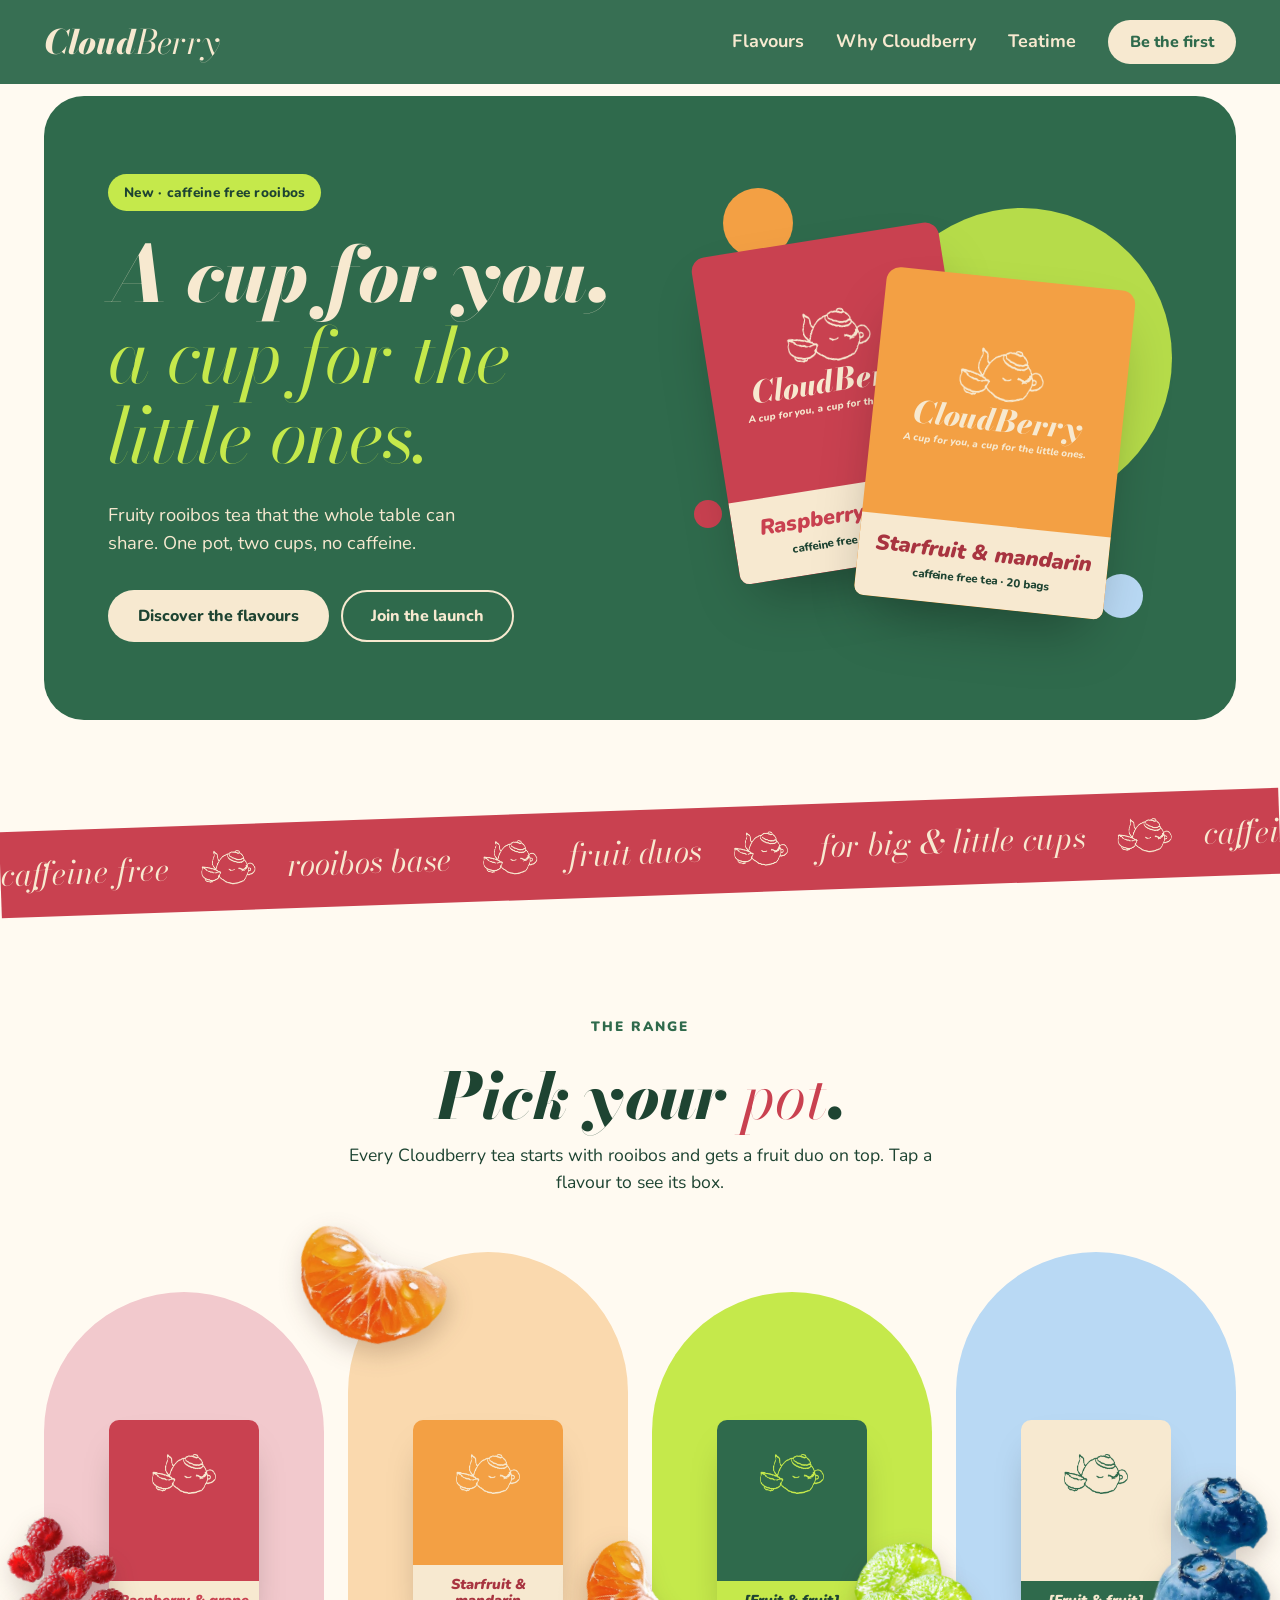
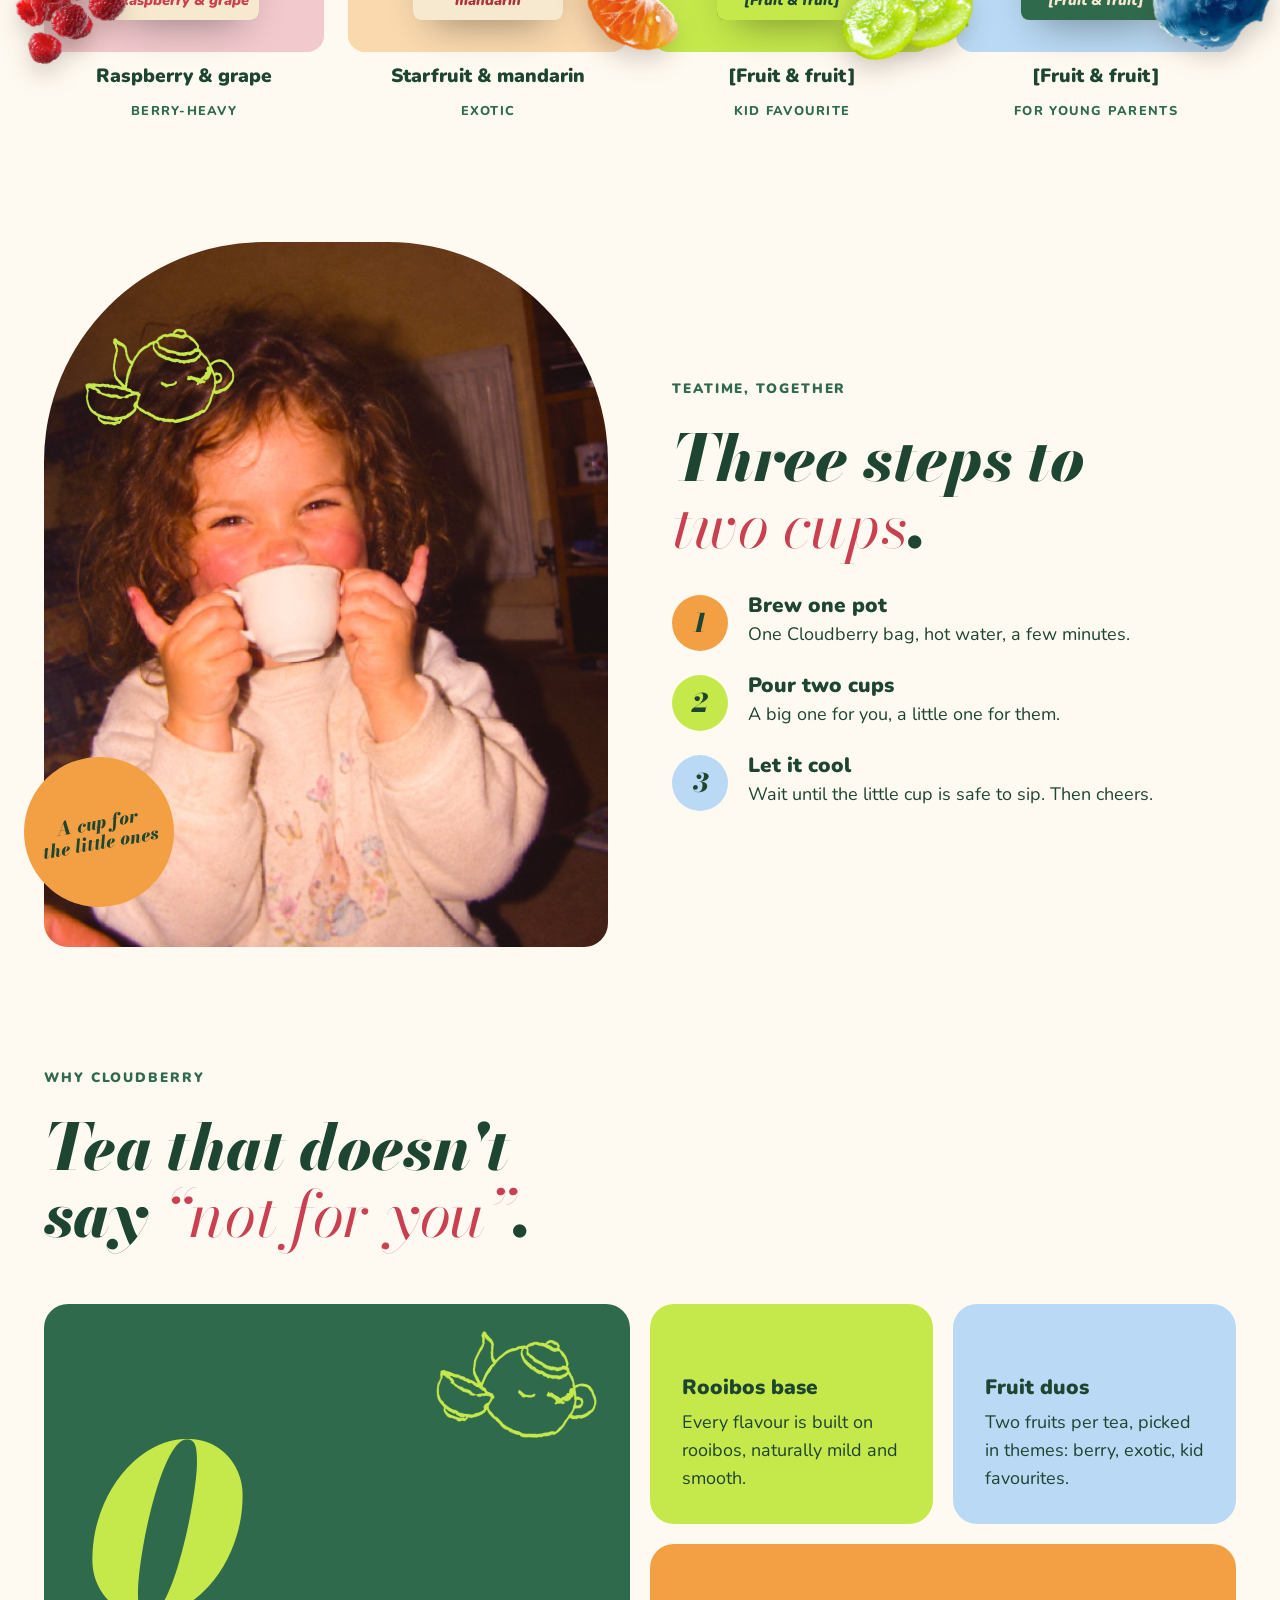
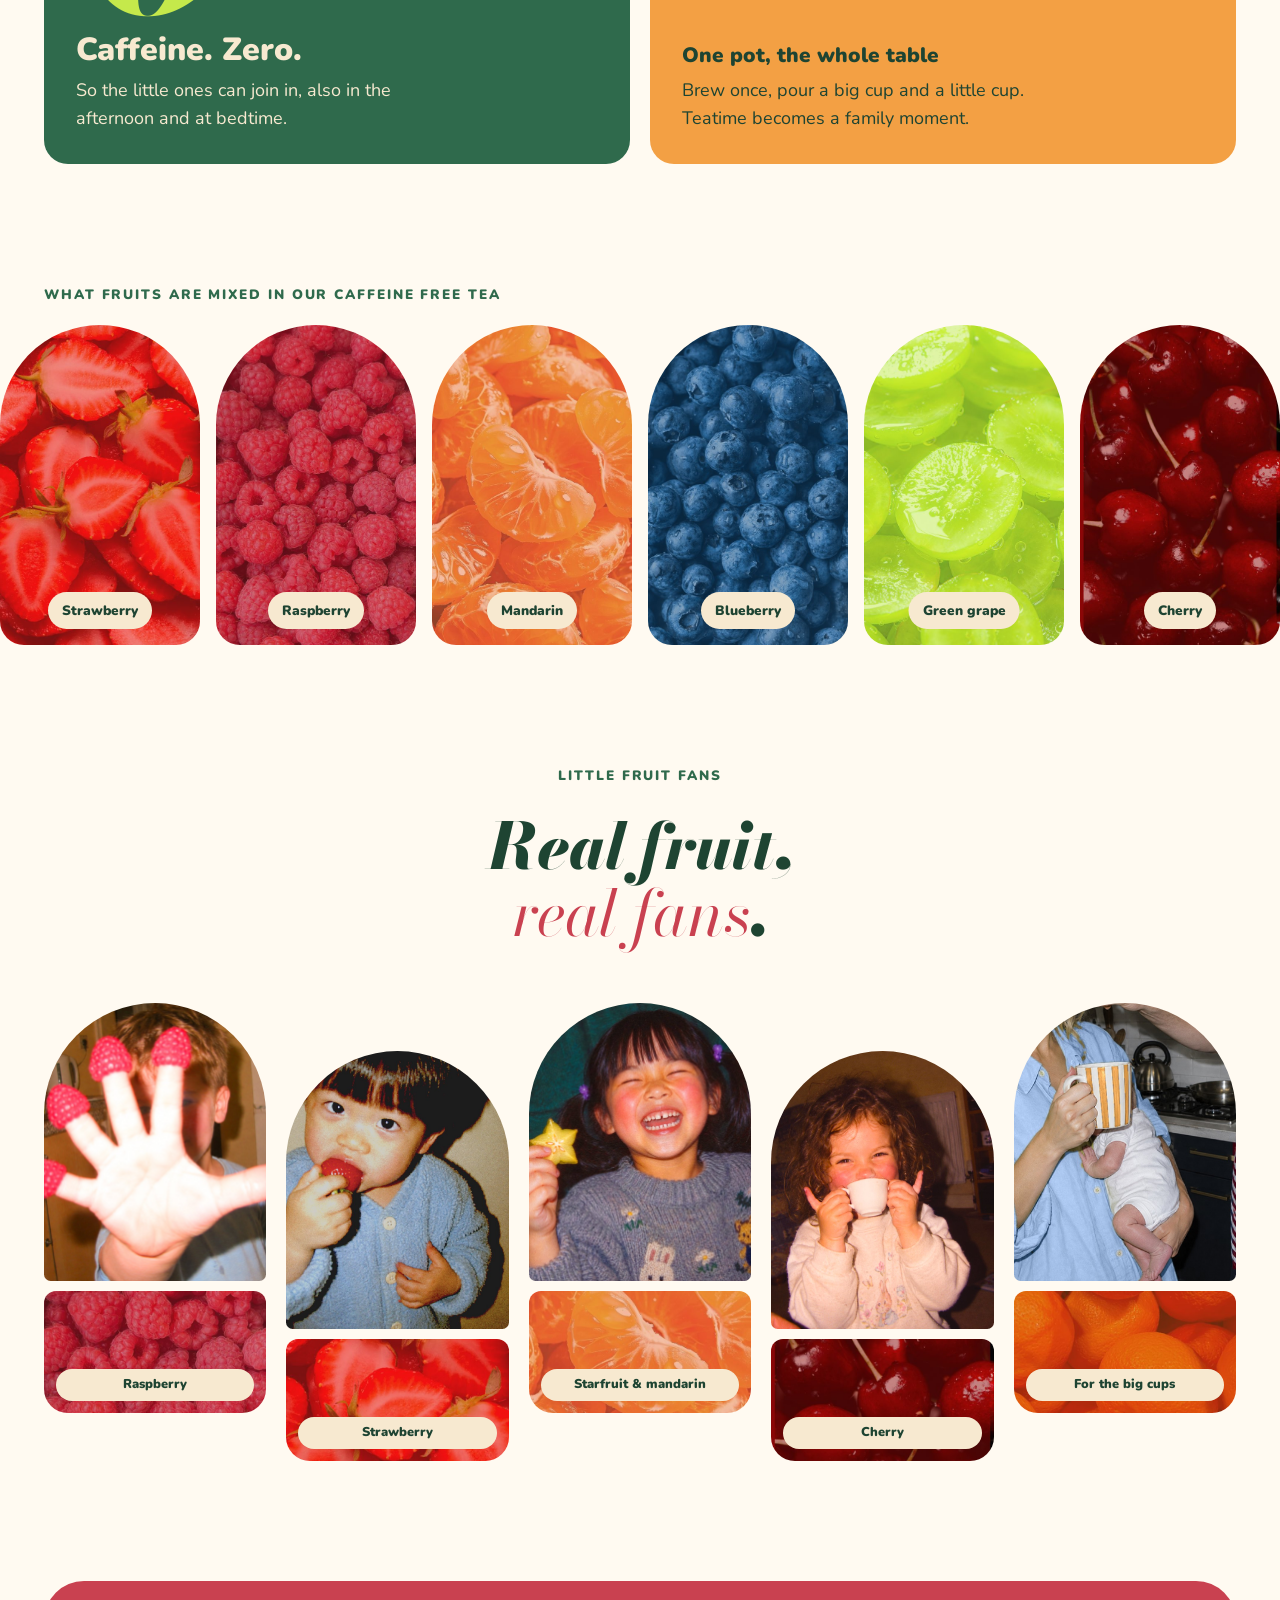
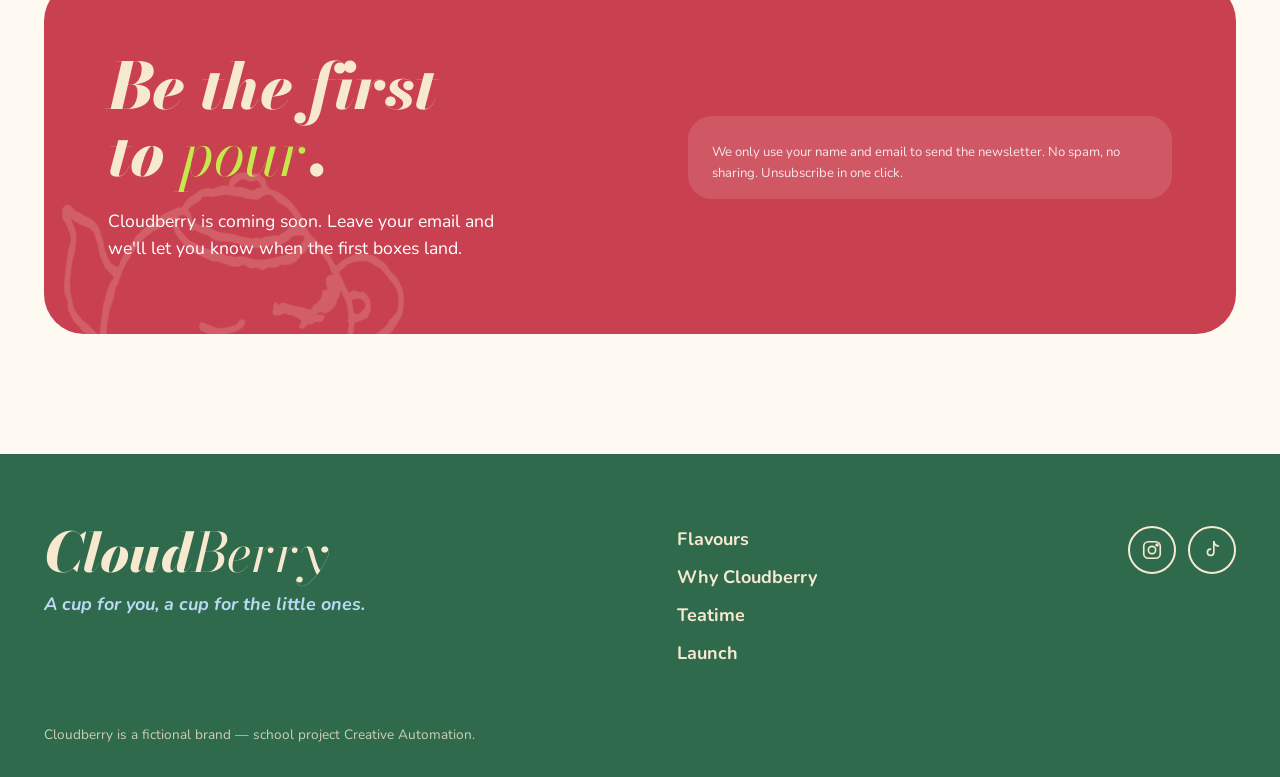
==== commit fc381fe6: "Add files via upload" ====
--- a/index.html
+++ b/index.html
@@ -9,6 +9,15 @@
   <link rel="preconnect" href="https://fonts.gstatic.com" crossorigin>
   <link href="https://fonts.googleapis.com/css2?family=Bodoni+Moda:ital,opsz,wght@0,6..96,400..900;1,6..96,400..900&family=Nunito:ital,wght@0,400..900;1,400..900&display=swap" rel="stylesheet">
   <link rel="stylesheet" href="style.css">
+  <!-- MailerLite Universal -->
+  <script>
+    (function(w,d,e,u,f,l,n){w[f]=w[f]||function(){(w[f].q=w[f].q||[])
+    .push(arguments);},l=d.createElement(e),l.async=1,l.src=u,
+    n=d.getElementsByTagName(e)[0],n.parentNode.insertBefore(l,n);})
+    (window,document,'script','https://assets.mailerlite.com/js/universal.js','ml');
+    ml('account', '2769293');
+  </script>
+  <!-- End MailerLite Universal -->
 </head>
 <body>
 
@@ -269,16 +278,11 @@
           <p>Cloudberry is coming soon. Leave your email and we'll let you know when the first boxes land.</p>
         </div>
 
-        <form class="launch__form" novalidate>
-          <label for="f-name">Your name</label>
-          <input id="f-name" name="name" type="text" autocomplete="given-name" placeholder="Samira">
-
-          <label for="f-email">Email</label>
-          <input id="f-email" name="email" type="email" autocomplete="email" placeholder="you@example.com" required>
-
-          <button type="submit" class="btn btn--lime">Keep me posted</button>
-          <p class="launch__msg" role="status" aria-live="polite"></p>
-        </form>
+        <!-- MailerLite-form "be the first to pour" (naam, e-mail, opt-in, double opt-in) -->
+        <div class="launch__form launch__form--ml">
+          <div class="ml-embedded" data-form="OKIpw5"></div>
+          <p class="launch__privacy">We only use your name and email to send the newsletter. No spam, no sharing. Unsubscribe in one click.</p>
+        </div>
       </div>
     </section>
   </main>
--- a/style.css
+++ b/style.css
@@ -948,3 +948,8 @@
 @media (max-width: 720px) {
   .nav__menu { background: var(--forest); }
 }
+
+/* UPDATE 10-11 – MailerLite-form in de launch-sectie */
+.launch__form--ml { padding: 12px; background: rgba(255,255,255,.12); }
+.launch__form--ml .ml-embedded { width: 100%; }
+.launch__privacy { margin: 6px 12px 4px; font-size: .82rem; opacity: .85; }
